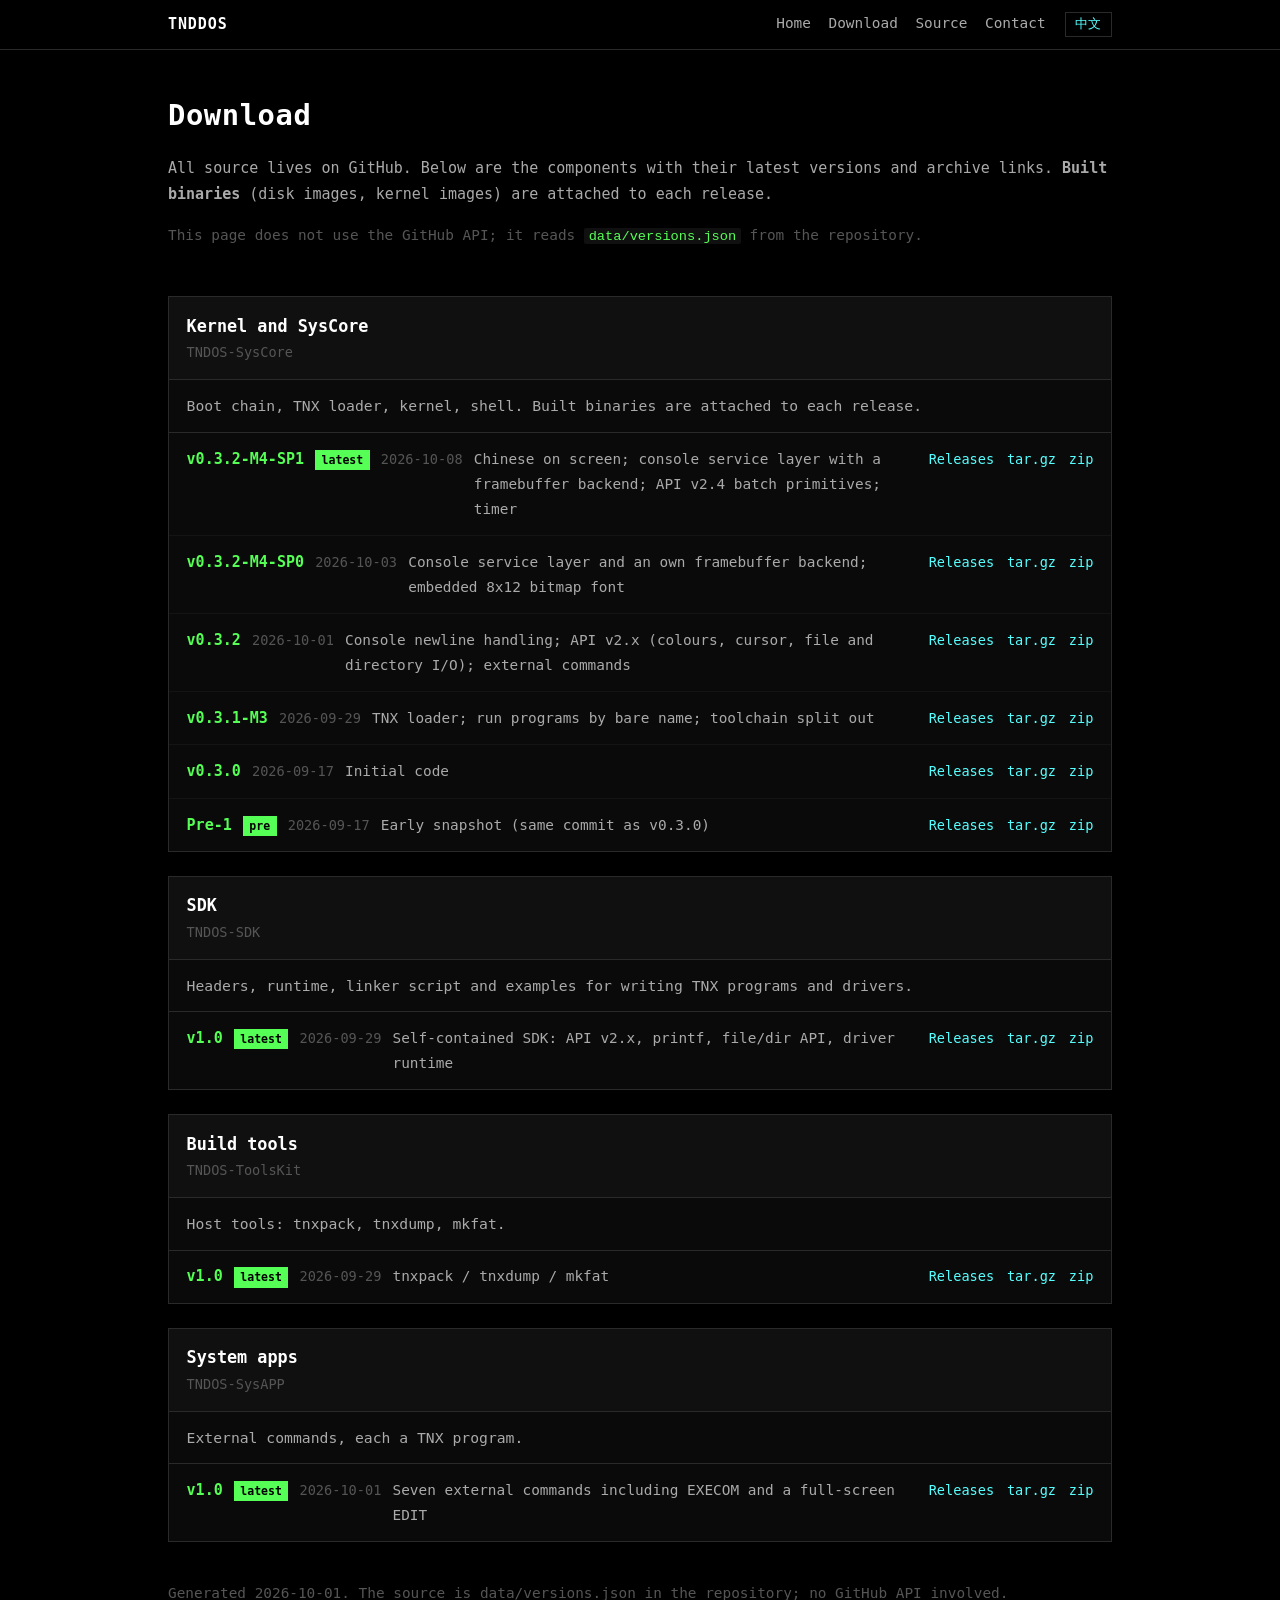
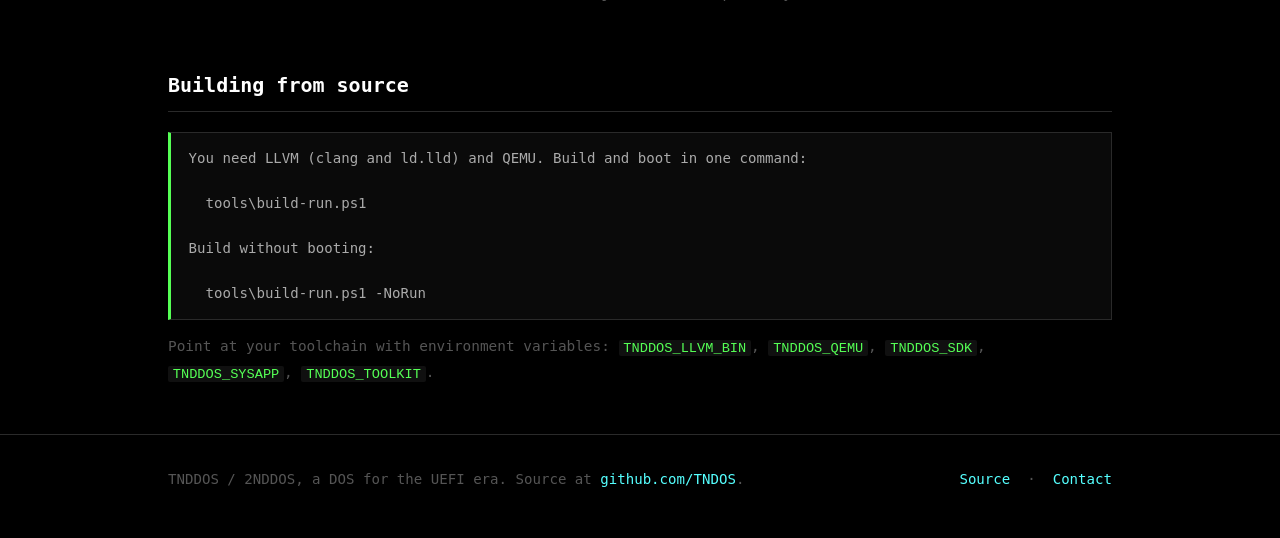
==== download.html @ b05f4188 "网站改版：主页讲为什么和做了什么，下载单开一页，中英双语 Site rebuild: home page explains why and what; downloads move to their " ====
<!DOCTYPE html>
<html lang="zh-Hans" data-lang="zh">
<head>
<meta charset="utf-8">
<meta name="viewport" content="width=device-width, initial-scale=1">
<title>下载 —— TNDDOS</title>
<link rel="stylesheet" href="assets/style.css">
</head>
<body>
<header class="nav">
  <div class="nav-in">
    <a class="brand" href="index.html">TNDDOS</a>
    <nav>
      <a href="index.html"><span lang="zh">主页</span><span lang="en">Home</span></a>
      <a href="download.html"><span lang="zh">下载</span><span lang="en">Download</span></a>
      <a href="https://github.com/TNDOS/TNDOS-SysCore"><span lang="zh">源码</span><span lang="en">Source</span></a>
      <a href="https://github.com/TNDOS/WebSrv/issues"><span lang="zh">联系我们</span><span lang="en">Contact</span></a>
    </nav>
    <button id="lang" class="lang" type="button">EN</button>
  </div>
</header>
<main class="wrap">

  <section style="margin-top:2.5rem">
    <h1 style="font-size:1.8rem"><span lang="zh">下载</span><span lang="en">Download</span></h1>
    <p>
      <span lang="zh">所有源码都在 GitHub 上。下面是各组件的最新版本和归档链接 ——
      <b>成品二进制</b>（磁盘映像、内核映像）挂在对应版本的 Releases 页面上。</span>
      <span lang="en">All source lives on GitHub. Below are the components with their latest versions and archive links.
      <strong>Built binaries</strong> (disk images, kernel images) are attached to each release.</span>
    </p>
    <p class="note">
      <span lang="zh">这个页面不依赖 GitHub API —— 它读的是仓库里的 <code>data/versions.json</code>。</span>
      <span lang="en">This page does not use the GitHub API; it reads <code>data/versions.json</code> from the repository.</span>
    </p>
  </section>

  <section>
    <div id="components" class="components"></div>
  </section>

  <section>
    <h2><span lang="zh">从源码构建</span><span lang="en">Building from source</span></h2>
    <div class="code"><span lang="zh">需要 LLVM（clang + ld.lld）和 QEMU。构建和启动一条命令：</span><span lang="en">You need LLVM (clang and ld.lld) and QEMU. Build and boot in one command:</span>

  tools\build-run.ps1

<span lang="zh">只要构建不启动：</span><span lang="en">Build without booting:</span>

  tools\build-run.ps1 -NoRun</div>
    <p class="note">
      <span lang="zh">工具链路径用环境变量指：<code>TNDDOS_LLVM_BIN</code>、<code>TNDDOS_QEMU</code>、
      <code>TNDDOS_SDK</code>、<code>TNDDOS_SYSAPP</code>、<code>TNDDOS_TOOLKIT</code>。</span>
      <span lang="en">Point at your toolchain with environment variables: <code>TNDDOS_LLVM_BIN</code>,
      <code>TNDDOS_QEMU</code>, <code>TNDDOS_SDK</code>, <code>TNDDOS_SYSAPP</code>, <code>TNDDOS_TOOLKIT</code>.</span>
    </p>
  </section>

</main>
<footer>
  <div class="wrap">
    <div>
      <span lang="zh">TNDDOS / 2NDDOS —— UEFI 时代的 DOS。源码在 <a href="https://github.com/TNDOS">github.com/TNDOS</a>。</span>
      <span lang="en">TNDDOS / 2NDDOS, a DOS for the UEFI era. Source at <a href="https://github.com/TNDOS">github.com/TNDOS</a>.</span>
    </div>
    <div>
      <a href="https://github.com/TNDOS/TNDOS-SysCore"><span lang="zh">源码</span><span lang="en">Source</span></a>
      &nbsp;·&nbsp;
      <a href="https://github.com/TNDOS/WebSrv/issues"><span lang="zh">联系我们</span><span lang="en">Contact</span></a>
    </div>
  </div>
</footer>
<script src="assets/app.js"></script>
</body>
</html>
---- assets/style.css ----
/* ============================================================================
 * TNDDOS 官网样式
 *
 * 配色直接用 TNDDOS 自己的 VGA 调色板 —— 也就是 DIR 里那套：
 * 目录青、可执行绿、普通文件浅灰。让页面和系统是一家人的。
 *
 * 双语做法：内容在 HTML 里用 <span lang="zh"> / <span lang="en"> 并排放好，
 * CSS 按 <html data-lang="..."> 只显示一种。
 * 这样**不需要 JS 字典**，翻译就是改 HTML，搜索引擎两种都看得到。
 * ==========================================================================*/

:root {
  --black:   #000000;
  --blue:    #0000AA;
  --cyan:    #55FFFF;
  --green:   #55FF55;
  --red:     #FF5555;
  --yellow:  #FFFF55;
  --gray:    #AAAAAA;
  --dgray:   #555555;
  --white:   #FFFFFF;
  --panel:   #0A0A0A;
  --border:  #2A2A2A;

  --mono: ui-monospace, "Cascadia Mono", "Consolas", "DejaVu Sans Mono", monospace;
  --maxw: 62rem;
}

/* --------------------------------------------------------------- 语言切换 */

html[data-lang="zh"] [lang="en"] { display: none !important; }
html[data-lang="en"] [lang="zh"] { display: none !important; }

* { box-sizing: border-box; }
html { background: var(--black); scroll-behavior: smooth; }

body {
  margin: 0;
  background: var(--black);
  color: var(--gray);
  font-family: var(--mono);
  font-size: 15px;
  line-height: 1.75;
  -webkit-font-smoothing: antialiased;
}

.wrap { max-width: var(--maxw); margin: 0 auto; padding: 0 1.5rem; }

a { color: var(--cyan); text-decoration: none; border-bottom: 1px solid transparent; }
a:hover { border-bottom-color: var(--cyan); }

code {
  color: var(--green);
  background: #101010;
  padding: 0.05em 0.35em;
  border-radius: 2px;
  font-size: 0.95em;
}

.dim { color: var(--dgray); font-weight: normal; }
.note { color: var(--dgray); font-size: 0.9rem; }

/* ------------------------------------------------------------------ 顶栏 */

.nav {
  position: sticky; top: 0; z-index: 10;
  background: rgba(0,0,0,0.92);
  border-bottom: 1px solid var(--border);
  backdrop-filter: blur(4px);
}
.nav-in { display: flex; align-items: center; gap: 1.2rem; padding: 0.7rem 1.5rem; max-width: var(--maxw); margin: 0 auto; }
.brand { color: var(--white); font-weight: bold; letter-spacing: 0.06em; border: none; }
.brand:hover { border: none; color: var(--cyan); }
.nav nav { display: flex; gap: 1.1rem; margin-left: auto; flex-wrap: wrap; }
.nav nav a { color: var(--gray); font-size: 0.9rem; }
.nav nav a:hover, .nav nav a.on { color: var(--cyan); }
.lang {
  font-family: var(--mono); font-size: 0.82rem;
  background: transparent; color: var(--cyan);
  border: 1px solid var(--border); padding: 0.15rem 0.6rem;
  cursor: pointer;
}
.lang:hover { border-color: var(--cyan); }

/* ------------------------------------------------------------------ hero */

.hero { padding: 3rem 0 2.5rem; border-bottom: 1px solid var(--border);
        background: linear-gradient(180deg, #060606 0%, #000 100%); }

.banner {
  background: var(--blue); color: var(--white);
  padding: 0.5rem 1rem; font-weight: bold;
  display: inline-block; margin-bottom: 1.5rem;
}
.banner .prompt { color: var(--cyan); }
.banner .typed  { letter-spacing: 0.15em; }
.banner .caret  { animation: blink 1.1s step-end infinite; }
@keyframes blink { 0%, 49% { opacity: 1; } 50%, 100% { opacity: 0; } }

h1 { color: var(--white); font-size: 2.4rem; margin: 0 0 0.4rem; letter-spacing: 0.02em; }
.tagline { font-size: 1.05rem; color: var(--gray); margin: 0 0 1.1rem; }

.badges { margin-top: 1.4rem; display: flex; flex-wrap: wrap; gap: 0.5rem; }
.badge { border: 1px solid var(--border); color: var(--dgray); padding: 0.15rem 0.6rem; font-size: 0.82rem; }

/* --------------------------------------------------------------- 正文块 */

main { padding: 1rem 0 3rem; }
section { margin: 3rem 0; }

h2 {
  color: var(--white); font-size: 1.25rem;
  border-bottom: 1px solid var(--border);
  padding-bottom: 0.5rem; margin-bottom: 1.2rem;
}
h3 { color: var(--white); font-size: 1rem; margin: 1.6rem 0 0.5rem; }

blockquote {
  margin: 1.2rem 0; padding: 0.8rem 1.1rem;
  border-left: 3px solid var(--cyan);
  background: var(--panel); color: var(--gray);
}

.shot { border: 1px solid var(--border); display: block; width: 100%; height: auto; margin: 1.2rem 0 0.5rem; }
.shot-cap { color: var(--dgray); font-size: 0.85rem; margin-bottom: 0.5rem; }

.cards { display: grid; grid-template-columns: repeat(auto-fit, minmax(17rem, 1fr)); gap: 1rem; margin: 1rem 0; }
.card { border: 1px solid var(--border); background: var(--panel); padding: 0.9rem 1.1rem; }
.card h4 { margin: 0 0 0.4rem; color: var(--white); font-size: 0.98rem; }
.card p { margin: 0; font-size: 0.9rem; color: var(--gray); }

ul.plain { padding-left: 1.2rem; }
ul.plain li { margin: 0.35rem 0; }

/* ---------------------------------------------------------- 下载页组件 */

.components { display: flex; flex-direction: column; gap: 1.5rem; }

.comp { border: 1px solid var(--border); background: var(--panel); }
.comp-head { padding: 0.9rem 1.1rem; border-bottom: 1px solid var(--border); background: #101010; }
.comp-title { color: var(--white); font-weight: bold; font-size: 1.05rem; }
.comp-sub { color: var(--dgray); font-size: 0.85rem; }
.comp-desc { padding: 0.8rem 1.1rem; color: var(--gray); font-size: 0.92rem; border-bottom: 1px solid var(--border); }

.ver { display: flex; flex-wrap: wrap; align-items: baseline; gap: 0.7rem;
       padding: 0.8rem 1.1rem; border-bottom: 1px solid #141414; }
.ver:last-child { border-bottom: none; }
.ver-tag { color: var(--green); font-weight: bold; }
.ver-latest { background: var(--green); color: var(--black); font-size: 0.72rem; padding: 0 0.4rem; font-weight: bold; }
.ver-date { color: var(--dgray); font-size: 0.85rem; }
.ver-sub { flex: 1 1 18rem; color: var(--gray); font-size: 0.9rem; }
.ver-links { display: flex; gap: 0.8rem; font-size: 0.85rem; }

.code {
  background: var(--panel);
  border: 1px solid var(--border);
  border-left: 3px solid var(--green);
  padding: 0.9rem 1.1rem;
  overflow-x: auto;
  color: var(--gray);
  font-size: 0.88rem;
  line-height: 1.6;
  white-space: pre-wrap;
}

.tbl { width: 100%; border-collapse: collapse; margin: 1rem 0; }
.tbl th, .tbl td { text-align: left; padding: 0.55rem 0.7rem; border-bottom: 1px solid var(--border); }
.tbl th { color: var(--white); font-weight: bold; }

/* ------------------------------------------------------------------ 页脚 */

footer { border-top: 1px solid var(--border); padding: 2rem 0 3rem; color: var(--dgray); font-size: 0.88rem; }
footer .wrap { display: flex; flex-wrap: wrap; gap: 1rem; justify-content: space-between; }
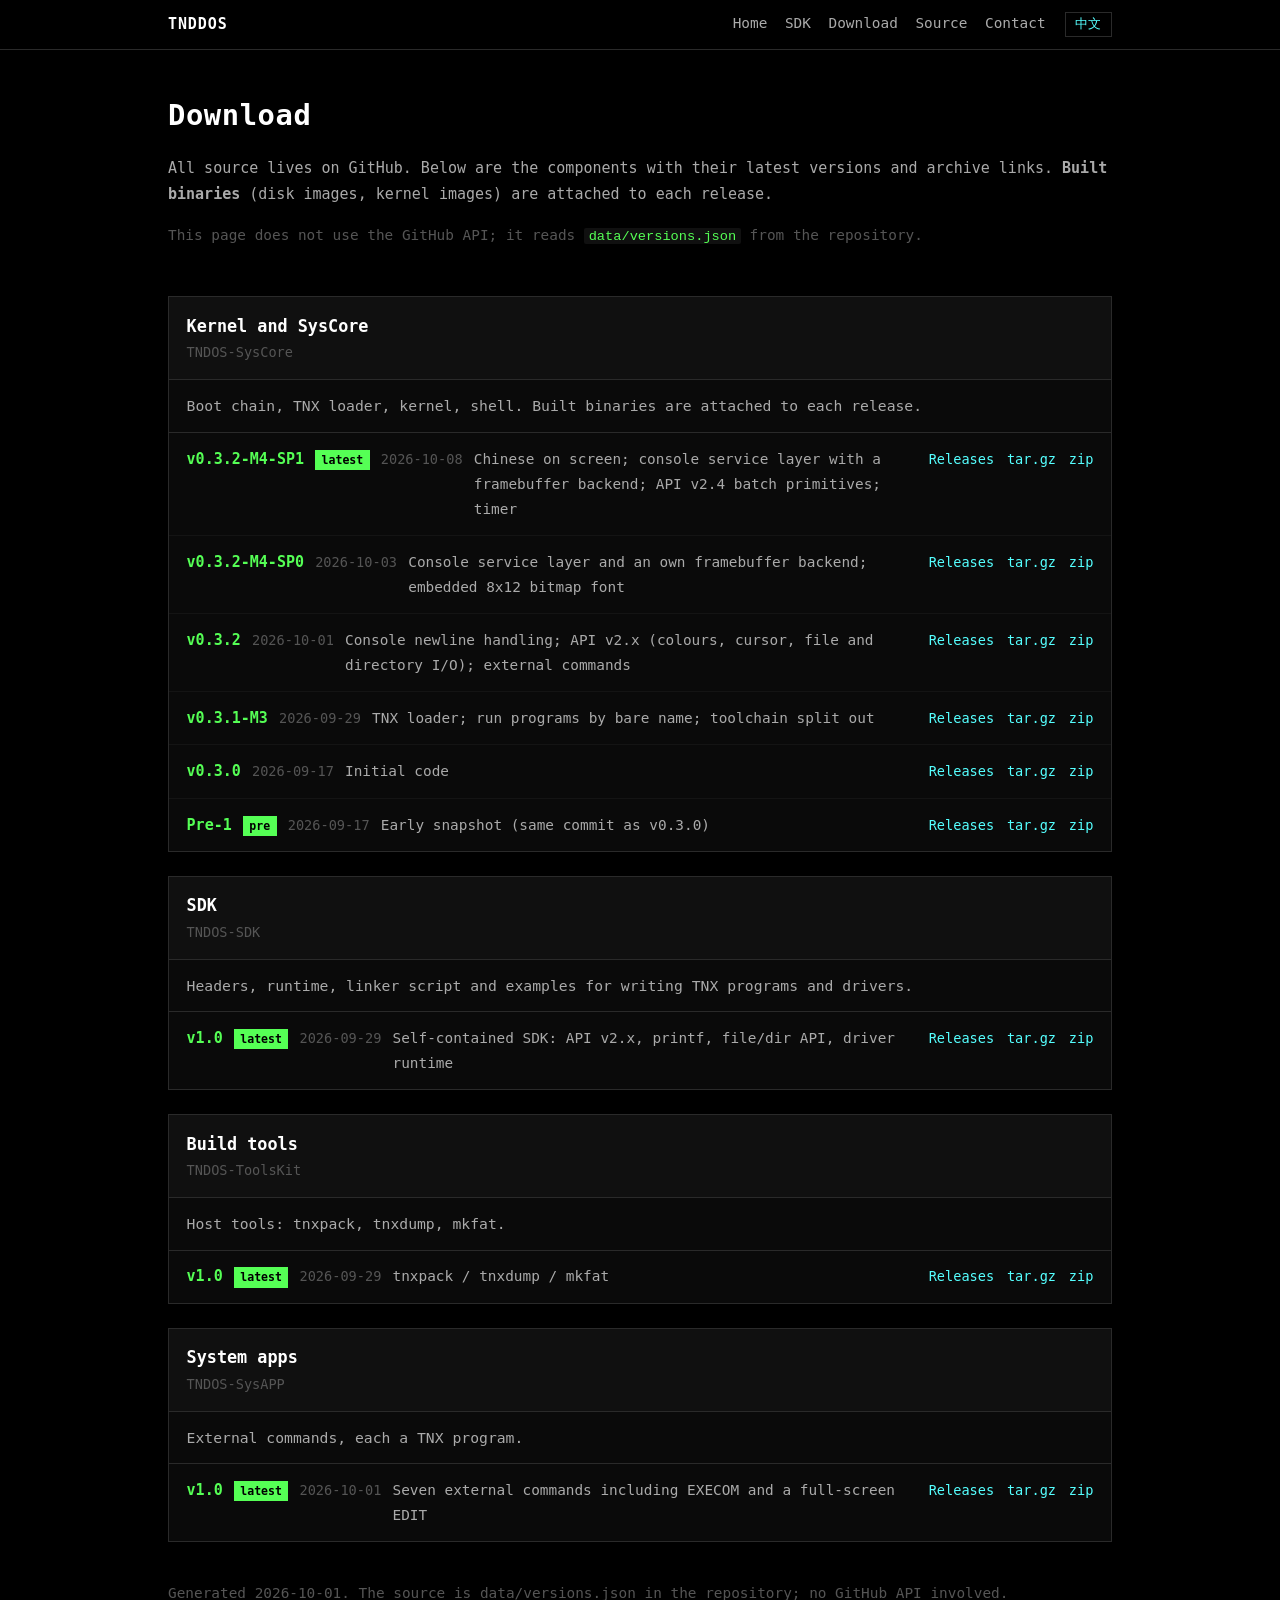
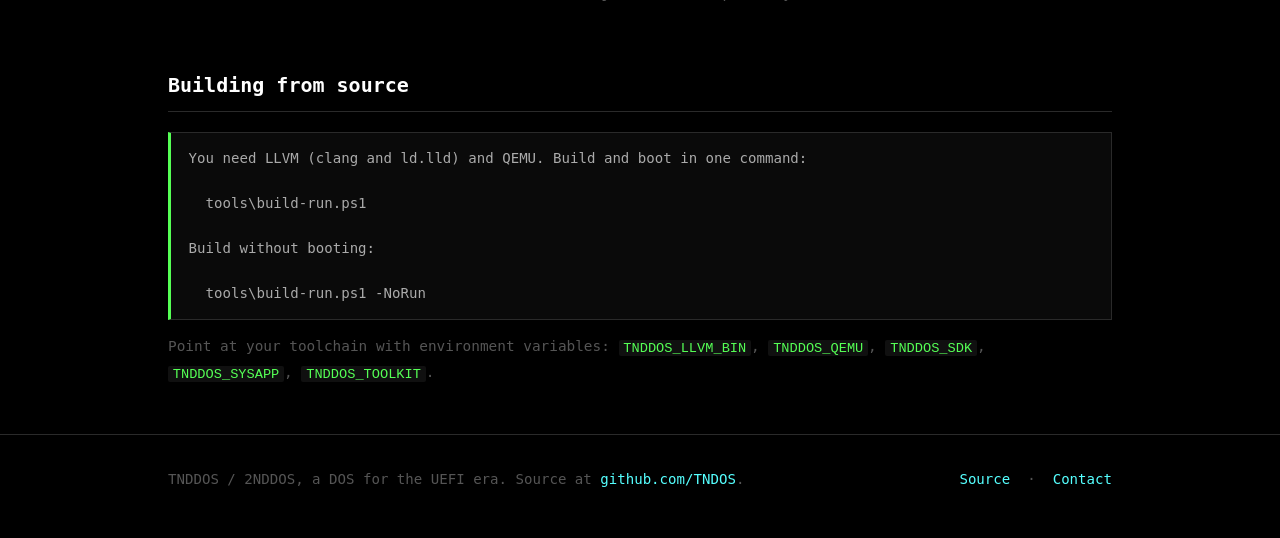
==== commit f340d71f: "site: add an SDK page that explains how to write a TNX program Covers the entry point (tnx_main, wit" ====
--- a/download.html
+++ b/download.html
@@ -12,6 +12,7 @@
     <a class="brand" href="index.html">TNDDOS</a>
     <nav>
       <a href="index.html"><span lang="zh">主页</span><span lang="en">Home</span></a>
+      <a href="sdk.html"><span lang="zh">SDK</span><span lang="en">SDK</span></a>
       <a href="download.html"><span lang="zh">下载</span><span lang="en">Download</span></a>
       <a href="https://github.com/TNDOS/TNDOS-SysCore"><span lang="zh">源码</span><span lang="en">Source</span></a>
       <a href="https://github.com/TNDOS/WebSrv/issues"><span lang="zh">联系我们</span><span lang="en">Contact</span></a>
@@ -72,4 +73,4 @@
 </footer>
 <script src="assets/app.js"></script>
 </body>
-</html>
+</html>
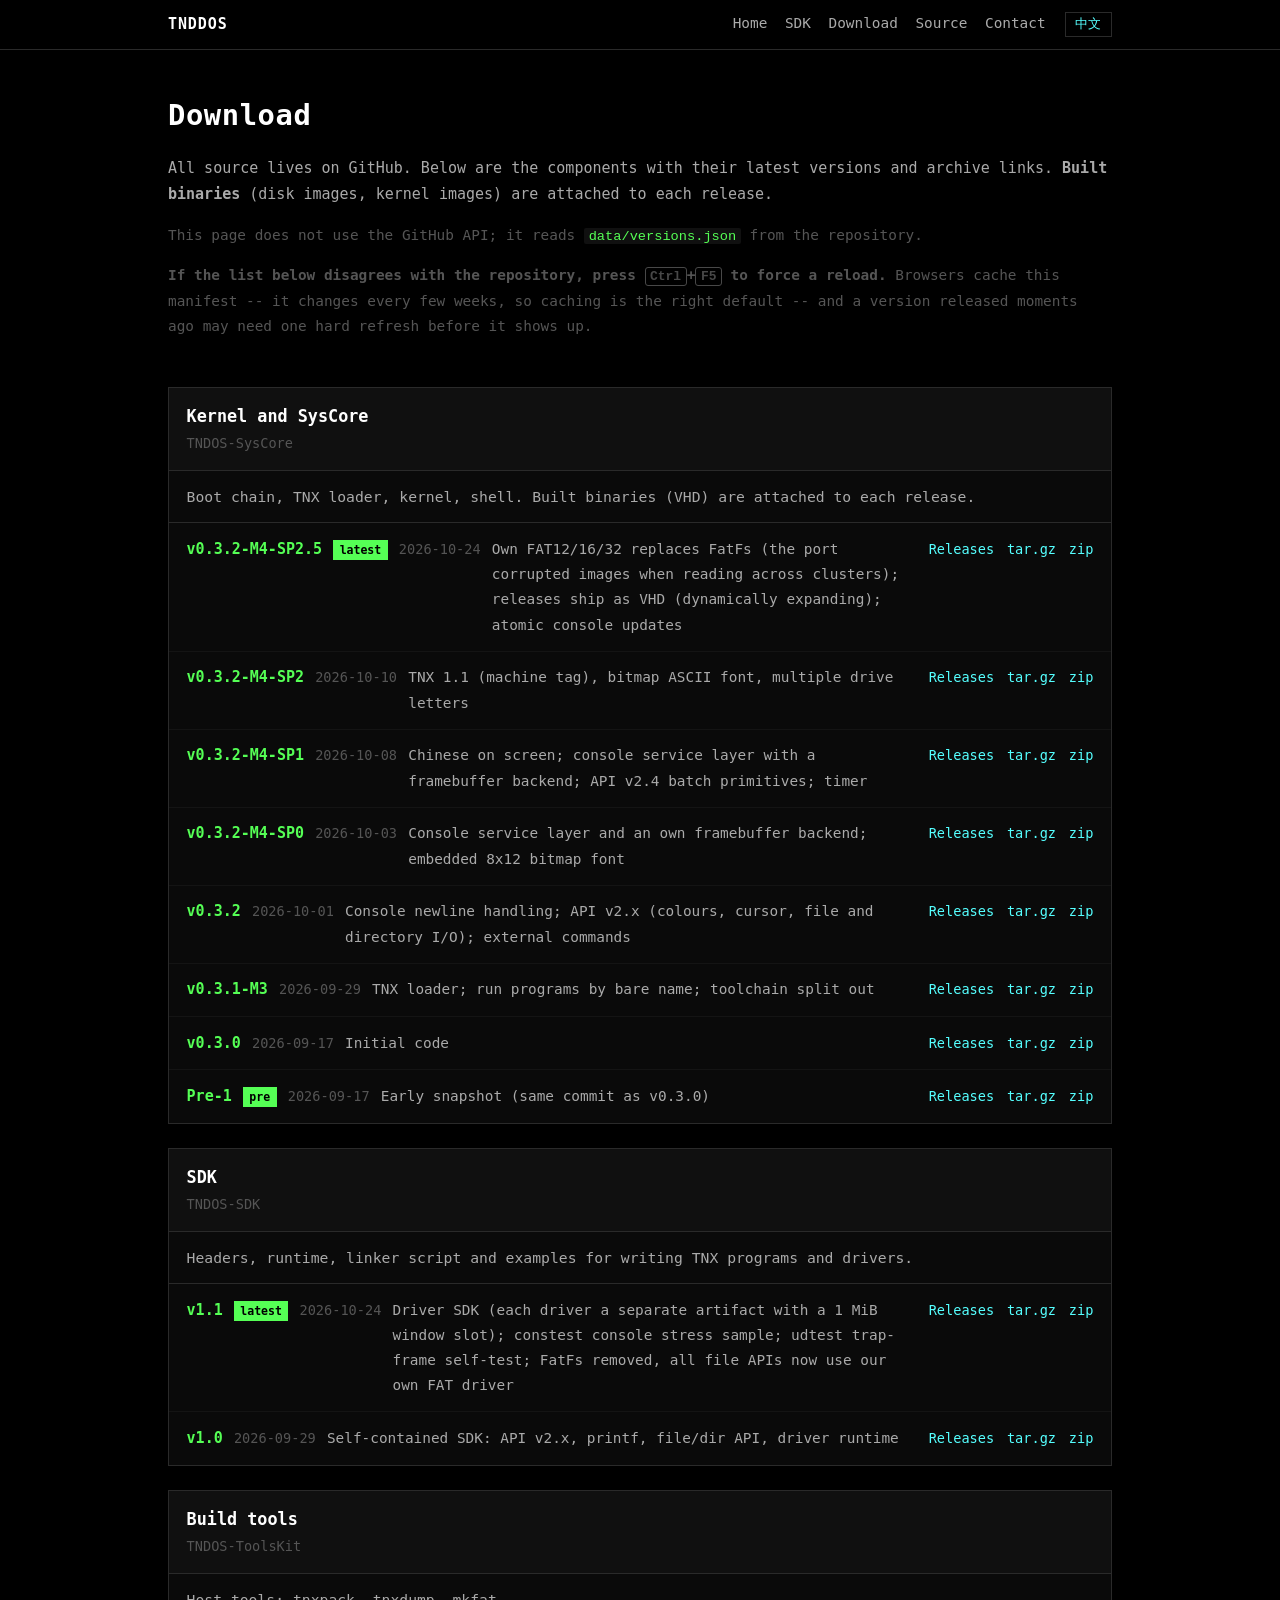
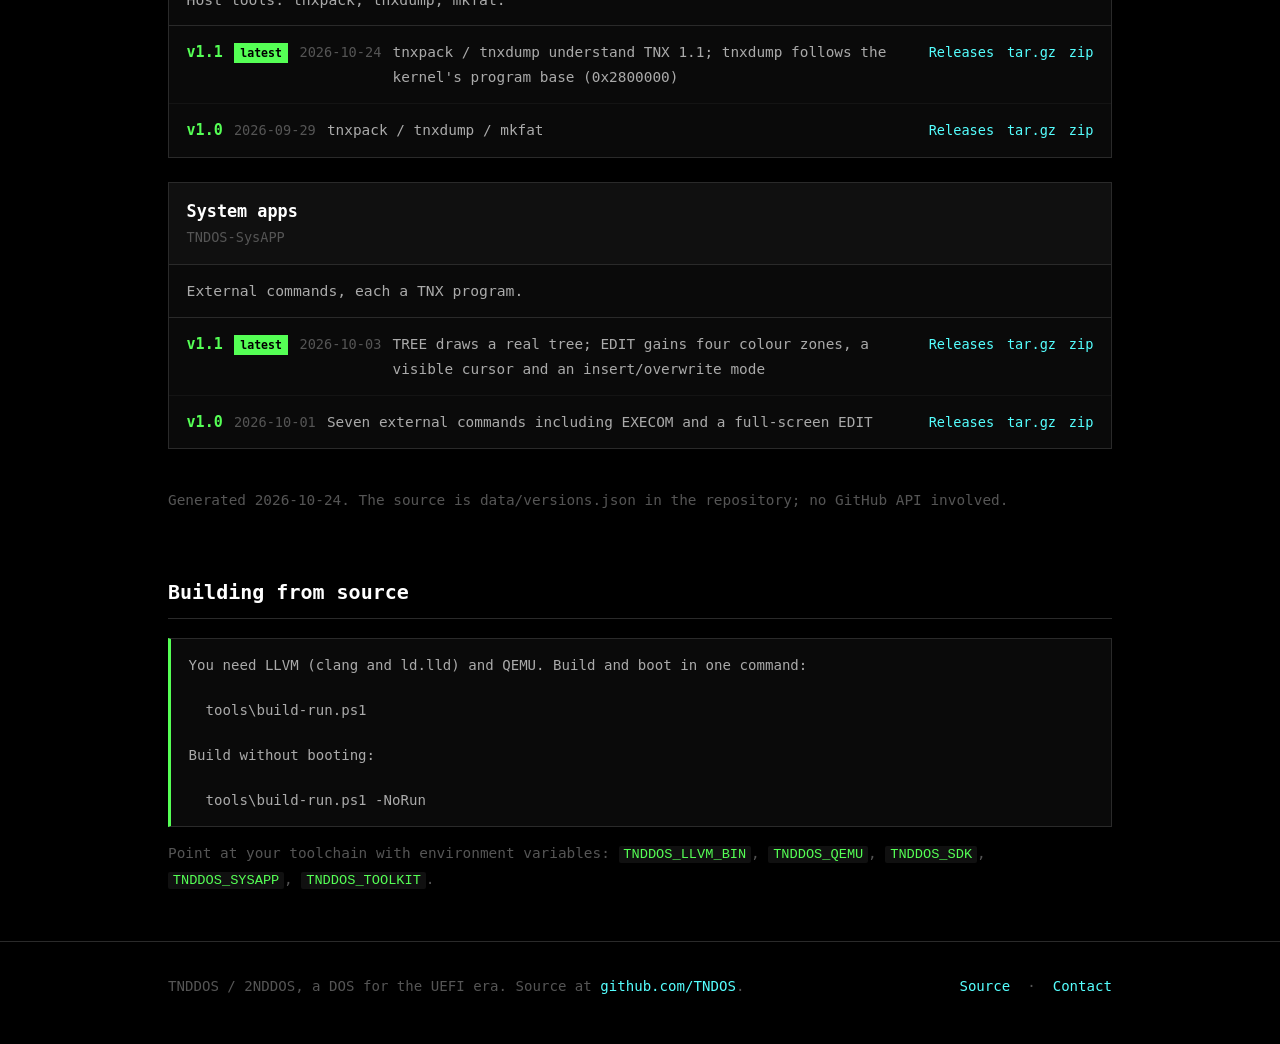
==== commit d32fa808: "站点：撤掉缓存绕过改成页面提示，去掉 WebSrv 的 CONTRIBUTING  Site: replace the cache-buster with an on-page hint, drop " ====
--- a/download.html
+++ b/download.html
@@ -33,6 +33,13 @@
     <p class="note">
       <span lang="zh">这个页面不依赖 GitHub API —— 它读的是仓库里的 <code>data/versions.json</code>。</span>
       <span lang="en">This page does not use the GitHub API; it reads <code>data/versions.json</code> from the repository.</span>
+    </p>
+    <p class="note">
+      <span lang="zh"><b>如果下面的版本列表和仓库对不上，按 <kbd>Ctrl</kbd>+<kbd>F5</kbd> 强制刷新。</b>
+      浏览器会缓存这份清单（它几周才变一次，缓存是对的），所以刚发布的版本可能要刷新一次才出现。</span>
+      <span lang="en"><b>If the list below disagrees with the repository, press <kbd>Ctrl</kbd>+<kbd>F5</kbd> to force a reload.</b>
+      Browsers cache this manifest -- it changes every few weeks, so caching is the right default -- and a version
+      released moments ago may need one hard refresh before it shows up.</span>
     </p>
   </section>
 
--- a/assets/style.css
+++ b/assets/style.css
@@ -48,6 +48,15 @@
 
 a { color: var(--cyan); text-decoration: none; border-bottom: 1px solid transparent; }
 a:hover { border-bottom-color: var(--cyan); }
+
+kbd {
+  font-family: ui-monospace, Consolas, monospace;
+  font-size: 0.9em;
+  padding: 0.05em 0.35em;
+  border: 1px solid currentColor;
+  border-radius: 3px;
+  opacity: 0.85;
+}
 
 code {
   color: var(--green);
@@ -170,4 +179,4 @@
 /* ------------------------------------------------------------------ 页脚 */
 
 footer { border-top: 1px solid var(--border); padding: 2rem 0 3rem; color: var(--dgray); font-size: 0.88rem; }
-footer .wrap { display: flex; flex-wrap: wrap; gap: 1rem; justify-content: space-between; }
+footer .wrap { display: flex; flex-wrap: wrap; gap: 1rem; justify-content: space-between; }
